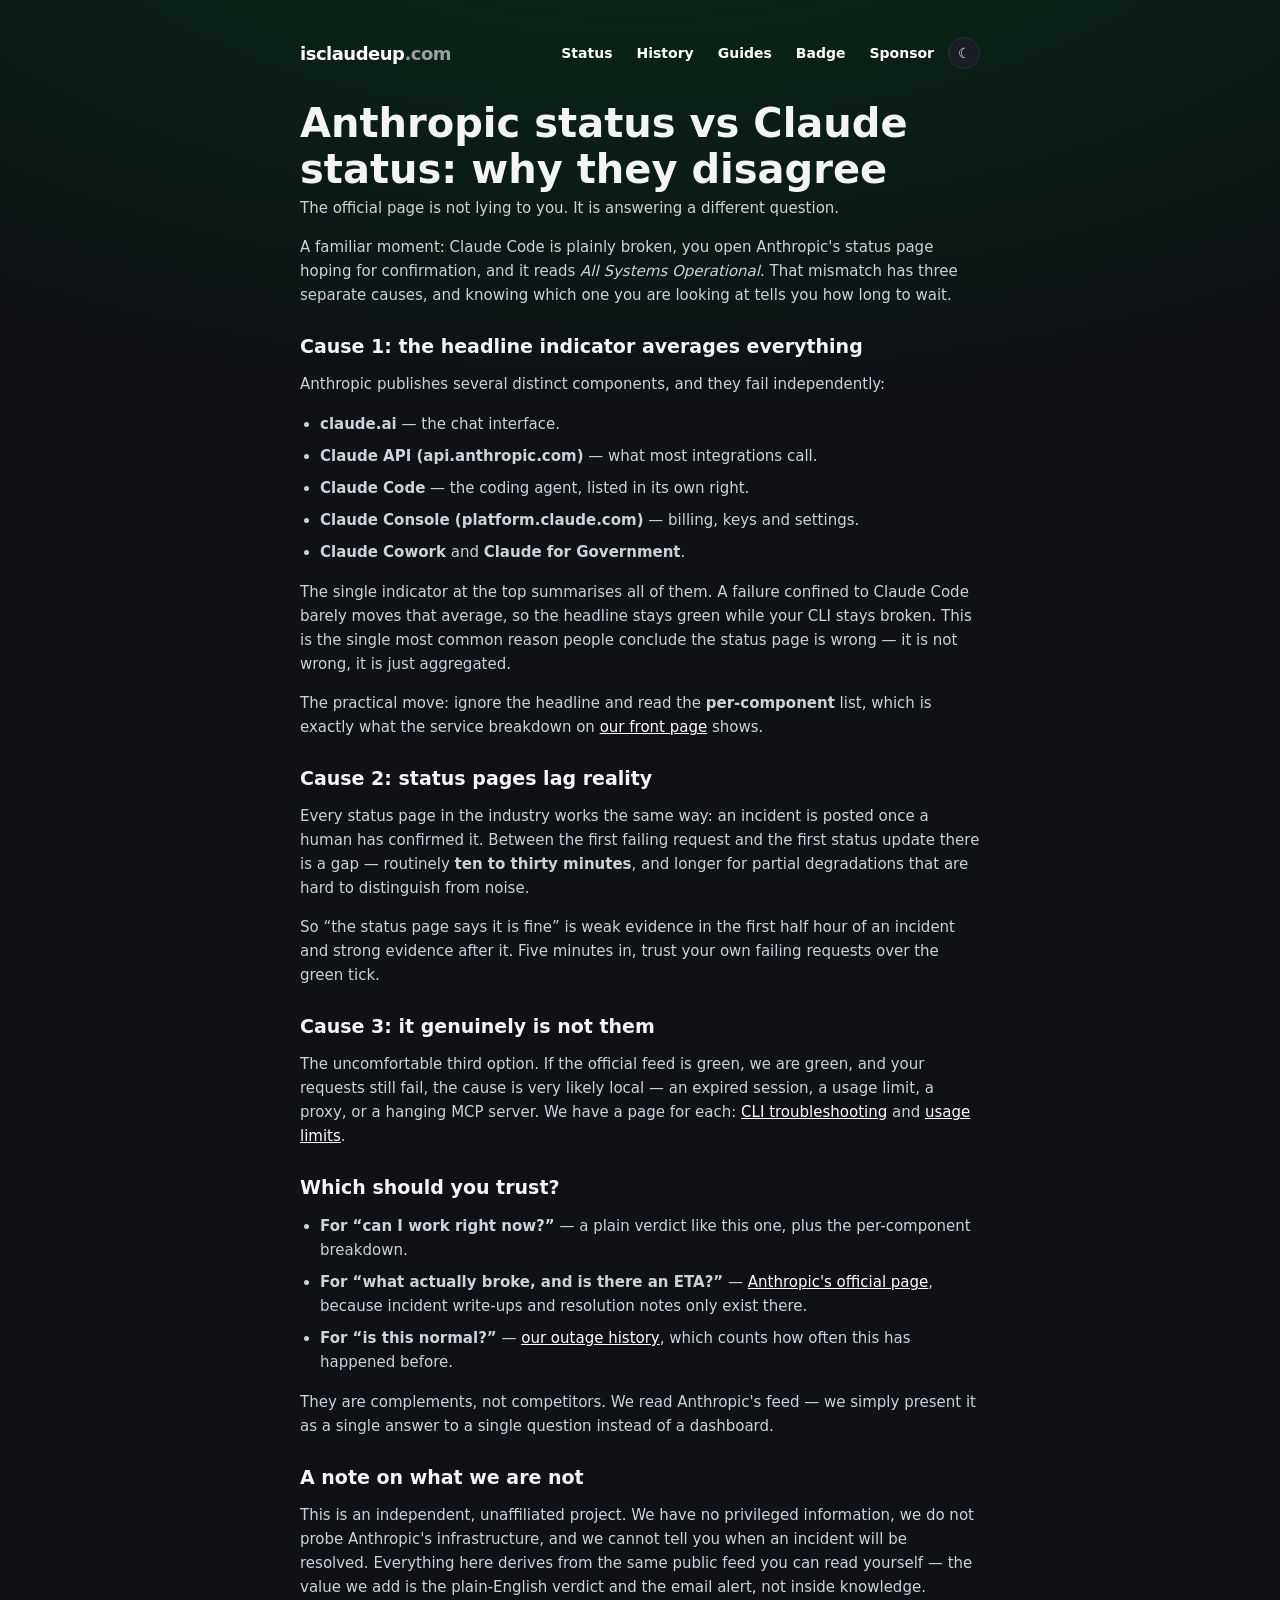
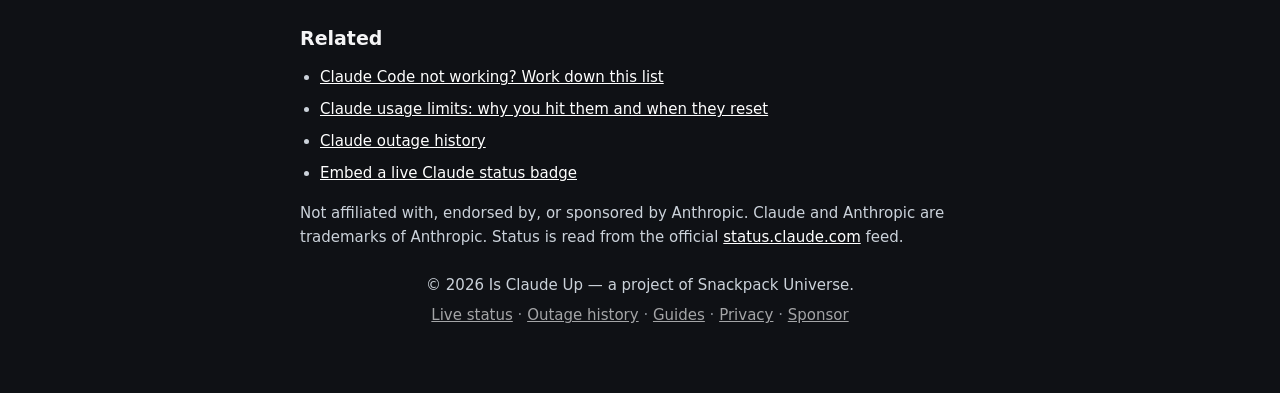
==== anthropic-status-vs-claude-status.html @ ed6951af "Grow past the single page, and surface the badge Mirrors the iscodexup change. This site's own numbe" ====
<!DOCTYPE html>
<html lang="en">
<head>
  <meta charset="UTF-8" />
  <meta name="viewport" content="width=device-width, initial-scale=1.0" />
  <title>Anthropic Status vs Claude Status: Why They Disagree</title>
  <meta name="description" content="Anthropic's status page says all systems operational but Claude Code is clearly broken. Here is why the two disagree, and which one to trust when they do." />
  <meta name="robots" content="all" />
  <link rel="canonical" href="https://isclaudeup.com/anthropic-status-vs-claude-status.html" />
  <link rel="icon" type="image/png" href="assets/favicon.png" />
  <link rel="stylesheet" href="style.css" />

  <meta property="og:title" content="Anthropic Status vs Claude Status: Why They Disagree" />
  <meta property="og:description" content="Why the official status page can say operational while Claude Code is clearly broken." />
  <meta property="og:type" content="article" />
  <meta property="og:url" content="https://isclaudeup.com/anthropic-status-vs-claude-status.html" />
  <meta property="og:image" content="https://isclaudeup.com/assets/og-card.png" />
  <meta name="twitter:card" content="summary_large_image" />

  <script type="application/ld+json">
  {
    "@context": "https://schema.org",
    "@type": "FAQPage",
    "mainEntity": [
      {
        "@type": "Question",
        "name": "Why does Anthropic's status page say all systems operational when Claude Code is down?",
        "acceptedAnswer": {
          "@type": "Answer",
          "text": "Anthropic publishes several separate components — claude.ai, the Claude API, Claude Console, Claude Code and others — and the headline indicator summarises all of them at once. A failure confined to Claude Code can leave the overall indicator green. Status pages are also updated by humans once an incident is confirmed, which lags the first user reports by minutes to half an hour."
        }
      },
      {
        "@type": "Question",
        "name": "Can Claude Code be down while claude.ai works fine?",
        "acceptedAnswer": {
          "@type": "Answer",
          "text": "Yes, and it happens regularly. They are listed as separate components for exactly that reason. The chat interface working is not evidence that the CLI or API is healthy, and vice versa."
        }
      }
    ]
  }
  </script>
<!-- theme:generated -->
<script>
  (function () {
    var d = document.documentElement, t = null;
    try { t = localStorage.getItem("snackpack.theme.v1"); } catch (e) {}
    if (t !== "dark" && t !== "light" && t !== "cream") {
      // Dark for everyone on a first visit, not conditional on the OS: this
      // site is designed dark and that is what it should be judged on.
      t = "dark";
    }
    d.setAttribute("data-theme", t);
    d.setAttribute("data-theme-default", "dark");
  })();
</script>
<script defer src="theme.js"></script>
<!-- /theme:generated -->
</head>
<body data-state="up">
  <main class="wrap legal">
    <header class="topbar">
      <a class="brand" href="/">isclaudeup<span class="dot">.com</span></a>
<!-- nav:generated -->
    <nav aria-label="Primary">
      <ul class="nav-links">
        <li><a href="index.html">Status</a></li>
        <li><a href="history.html">History</a></li>
        <li><a href="guides.html">Guides</a></li>
        <li><a href="badge.html">Badge</a></li>
        <li><a href="sponsor.html">Sponsor</a></li>
      </ul>
    </nav>
<!-- /nav:generated -->
    </header>

    <h1>Anthropic status vs Claude status: why they disagree</h1>
    <p class="legal-updated">The official page is not lying to you. It is answering a different question.</p>

    <p>
      A familiar moment: Claude Code is plainly broken, you open Anthropic's status page hoping
      for confirmation, and it reads <em>All Systems Operational</em>. That mismatch has three
      separate causes, and knowing which one you are looking at tells you how long to wait.
    </p>

    <h2>Cause 1: the headline indicator averages everything</h2>
    <p>
      Anthropic publishes several distinct components, and they fail independently:
    </p>
    <ul>
      <li><strong>claude.ai</strong> &mdash; the chat interface.</li>
      <li><strong>Claude API (api.anthropic.com)</strong> &mdash; what most integrations call.</li>
      <li><strong>Claude Code</strong> &mdash; the coding agent, listed in its own right.</li>
      <li><strong>Claude Console (platform.claude.com)</strong> &mdash; billing, keys and settings.</li>
      <li><strong>Claude Cowork</strong> and <strong>Claude for Government</strong>.</li>
    </ul>
    <p>
      The single indicator at the top summarises all of them. A failure confined to Claude Code
      barely moves that average, so the headline stays green while your CLI stays broken. This is
      the single most common reason people conclude the status page is wrong &mdash; it is not
      wrong, it is just aggregated.
    </p>
    <p>
      The practical move: ignore the headline and read the <strong>per-component</strong> list,
      which is exactly what the service breakdown on <a href="/">our front page</a> shows.
    </p>

    <h2>Cause 2: status pages lag reality</h2>
    <p>
      Every status page in the industry works the same way: an incident is posted once a human has
      confirmed it. Between the first failing request and the first status update there is a gap
      &mdash; routinely <strong>ten to thirty minutes</strong>, and longer for partial
      degradations that are hard to distinguish from noise.
    </p>
    <p>
      So &ldquo;the status page says it is fine&rdquo; is weak evidence in the first half hour of
      an incident and strong evidence after it. Five minutes in, trust your own failing requests
      over the green tick.
    </p>

    <h2>Cause 3: it genuinely is not them</h2>
    <p>
      The uncomfortable third option. If the official feed is green, we are green, and your
      requests still fail, the cause is very likely local &mdash; an expired session, a usage
      limit, a proxy, or a hanging MCP server. We have a page for each:
      <a href="claude-code-not-working.html">CLI troubleshooting</a> and
      <a href="claude-rate-limits.html">usage limits</a>.
    </p>

    <h2>Which should you trust?</h2>
    <ul>
      <li><strong>For &ldquo;can I work right now?&rdquo;</strong> &mdash; a plain verdict like this one, plus the per-component breakdown.</li>
      <li><strong>For &ldquo;what actually broke, and is there an ETA?&rdquo;</strong> &mdash; <a href="https://status.claude.com" target="_blank" rel="noopener">Anthropic's official page</a>, because incident write-ups and resolution notes only exist there.</li>
      <li><strong>For &ldquo;is this normal?&rdquo;</strong> &mdash; <a href="history.html">our outage history</a>, which counts how often this has happened before.</li>
    </ul>
    <p>
      They are complements, not competitors. We read Anthropic's feed &mdash; we simply present it
      as a single answer to a single question instead of a dashboard.
    </p>

    <h2>A note on what we are not</h2>
    <p>
      This is an independent, unaffiliated project. We have no privileged information, we do not
      probe Anthropic's infrastructure, and we cannot tell you when an incident will be resolved.
      Everything here derives from the same public feed you can read yourself &mdash; the value we
      add is the plain-English verdict and the email alert, not inside knowledge.
    </p>

    <h2>Related</h2>
    <ul>
      <li><a href="claude-code-not-working.html">Claude Code not working? Work down this list</a></li>
      <li><a href="claude-rate-limits.html">Claude usage limits: why you hit them and when they reset</a></li>
      <li><a href="history.html">Claude outage history</a></li>
      <li><a href="badge.html">Embed a live Claude status badge</a></li>
    </ul>

    <p class="badge-note">
      Not affiliated with, endorsed by, or sponsored by Anthropic. Claude and Anthropic are
      trademarks of Anthropic. Status is read from the official
      <a href="https://status.claude.com" target="_blank" rel="noopener">status.claude.com</a> feed.
    </p>

    <footer class="foot">
      <p class="foot-main">&copy; 2026 Is Claude Up &mdash; a project of Snackpack Universe.</p>
      <p class="foot-legal">
        <a href="/">Live status</a> &middot; <a href="history.html">Outage history</a> &middot;
        <a href="guides.html">Guides</a> &middot;
        <a href="privacy.html">Privacy</a> &middot; <a href="sponsor.html">Sponsor</a>
      </p>
    </footer>
  </main>

<!-- Cloudflare Web Analytics -->
<script defer src="https://static.cloudflareinsights.com/beacon.min.js"
        data-cf-beacon='{"token": "5e067ff5a134468eba0a5da3f6006a71"}'></script>
<!-- End Cloudflare Web Analytics -->
</body>
</html>
---- style.css ----
:root {
  --bg: #0f1115;
  --fg: #f4f4f5;
  --muted: #9aa0a6;
  --card: #1a1d24;
  --up: #16a34a;
  --up-soft: #052e16;
  --down: #dc2626;
  --down-soft: #3f0d0d;
  --warn: #d97706;
  --warn-soft: #3a2606;
  --radius: 18px;
  --fg-soft: #cbd2da;
  --line: #24272f;
  --line-strong: #2c2f37;
  --line-strongest: rgba(255, 255, 255, .34);
  --overlay: rgba(255, 255, 255, .06);
  --on-bright: #0f1115;
}

/* ---------------------------------------------------------------------------
   Themes
   ---------------------------------------------------------------------------
   dark (default) → light → cream, cycled by theme.js and set on <html> before
   first paint by an inline snippet in each page's <head>.

   This page tints toward the verdict (see body[data-state] below), so the
   "-soft" colours are not decoration — they ARE the page background during an
   outage. Each theme therefore needs its own tint that stays readable: deep
   near-blacks on dark, pale washes on the two light themes.

   --on-bright is text that sits on a saturated badge (the green/red pills), so
   it stays dark in every theme; the badge colour underneath does not change.
--------------------------------------------------------------------------- */

:root[data-theme="dark"] {
  --bg: #0f1115;
  --fg: #f4f4f5;
  --muted: #9aa0a6;
  --card: #1a1d24;
  --fg-soft: #cbd2da;
  --line: #24272f;
  --line-strong: #2c2f37;
  --line-strongest: rgba(255, 255, 255, .34);
  --overlay: rgba(255, 255, 255, .06);
  --on-bright: #0f1115;
  --up: #16a34a;  --up-soft: #052e16;
  --down: #dc2626; --down-soft: #3f0d0d;
  --warn: #d97706; --warn-soft: #3a2606;
}

:root[data-theme="light"] {
  --bg: #f4f8fd;
  --fg: #16202c;
  --muted: #5b6b7c;
  --card: #ffffff;
  --fg-soft: #445468;
  --line: rgba(22, 32, 44, .12);
  --line-strong: rgba(22, 32, 44, .2);
  --line-strongest: rgba(22, 32, 44, .38);
  --overlay: rgba(22, 32, 44, .05);
  --on-bright: #ffffff;
  --up: #15803d;  --up-soft: #d8f3e0;
  --down: #b91c1c; --down-soft: #fbdcdc;
  --warn: #b45309; --warn-soft: #fbeccd;
}

:root[data-theme="cream"] {
  --bg: #f6efe4;
  --fg: #201713;
  --muted: #6a5b52;
  --card: #fffdf8;
  --fg-soft: #4c4039;
  --line: rgba(32, 23, 19, .12);
  --line-strong: rgba(32, 23, 19, .2);
  --line-strongest: rgba(32, 23, 19, .38);
  --overlay: rgba(32, 23, 19, .05);
  --on-bright: #fffdf8;
  --up: #1f8f77;  --up-soft: #ddefe9;
  --down: #c0392b; --down-soft: #f8e2dd;
  --warn: #b9481e; --warn-soft: #f7e6d5;
}

/* ---------- Top nav ----------------------------------------------------- */
/* The site had no nav: history, badge and sponsor were reachable only from body
   copy and the footer, which is why the outage-history page -- the one piece of
   evergreen, indexable content here -- was effectively unlinked. */

.topbar {
  display: flex;
  align-items: center;
  justify-content: space-between;
  gap: 12px;
  flex-wrap: wrap;
}

/* margin-left:auto rather than relying on the topbar's space-between: when the
   header wraps on a narrow screen the nav becomes its own flex line, and
   space-between then puts a lone item at flex-start. An auto margin keeps it
   on the right in both states, so it does not jump sides at the wrap point. */
.topbar nav { margin-left: auto; }

.nav-links {
  display: flex;
  align-items: center;
  justify-content: flex-end;
  gap: 4px;
  margin: 0;
  padding: 0;
  list-style: none;
  flex-wrap: wrap;
}

.nav-links a {
  display: inline-block;
  padding: 6px 10px;
  border-radius: 999px;
  color: var(--muted);
  text-decoration: none;
  font-size: 14px;
  font-weight: 600;
}

.nav-links a:hover { color: var(--fg); background: var(--overlay); }
.nav-links a[aria-current="page"] { color: var(--fg); background: var(--overlay); }
.nav-links a:focus-visible { outline: 2px solid var(--fg); outline-offset: 2px; }

/* ---------- Theme toggle ------------------------------------------------ */

.theme-toggle {
  display: inline-grid;
  place-items: center;
  width: 32px;
  height: 32px;
  padding: 0;
  border: 1px solid var(--line-strong);
  border-radius: 50%;
  background: var(--card);
  color: var(--fg);
  font-size: 14px;
  line-height: 1;
  cursor: pointer;
  transition: transform .12s ease, border-color .12s ease;
}

.theme-toggle:hover { border-color: var(--line-strongest); transform: rotate(-12deg); }
.theme-toggle:focus-visible { outline: 2px solid var(--fg); outline-offset: 2px; }

.nav-theme-item { display: flex; align-items: center; margin-left: 2px; }

.theme-toggle--floating {
  position: fixed;
  top: 14px;
  right: 14px;
  z-index: 60;
  box-shadow: 0 2px 10px rgba(0, 0, 0, .25);
}

@media (prefers-reduced-motion: reduce) {
  .theme-toggle { transition: none; }
  .theme-toggle:hover { transform: none; }
}


* { box-sizing: border-box; }

html, body {
  margin: 0;
  padding: 0;
  background: var(--bg);
  color: var(--fg);
  font-family: system-ui, -apple-system, "Segoe UI", Roboto, Helvetica, Arial, sans-serif;
  -webkit-font-smoothing: antialiased;
}

/* The whole page tints toward the verdict */
body[data-state="up"]   { background: radial-gradient(1200px 600px at 50% -10%, var(--up-soft), var(--bg)); }
body[data-state="down"] { background: radial-gradient(1200px 600px at 50% -10%, var(--down-soft), var(--bg)); }
body[data-state="degraded"] { background: radial-gradient(1200px 600px at 50% -10%, var(--warn-soft), var(--bg)); }

.wrap {
  max-width: 720px;
  margin: 0 auto;
  padding: 20px 20px 60px;
}

.topbar { padding: 8px 0 4px; }
.brand { font-weight: 800; letter-spacing: -0.5px; font-size: 18px; }
.brand .dot { color: var(--muted); font-weight: 600; }

/* ---------- THE BIG TV ---------- */
.tv {
  text-align: center;
  padding: 28px 16px 24px;
}

.question {
  font-size: clamp(16px, 4vw, 20px);
  color: var(--muted);
  margin: 8px 0 0;
}

.verdict {
  font-size: clamp(72px, 22vw, 160px);
  line-height: 0.95;
  margin: 4px 0 8px;
  font-weight: 900;
  letter-spacing: -3px;
}
body[data-state="up"]   .verdict { color: var(--up); }
body[data-state="down"] .verdict { color: var(--down); }
body[data-state="degraded"] .verdict { color: var(--warn); }

.subline {
  font-size: clamp(15px, 3.5vw, 19px);
  color: var(--fg);
  margin: 0 auto 20px;
  max-width: 480px;
}

/* ---------- MASCOT ---------- */
.mascot { line-height: 0; }
.mascot img {
  display: block;
  margin: 0 auto;
  width: clamp(160px, 42vw, 240px);
  height: auto;
  filter: drop-shadow(0 14px 30px rgba(0, 0, 0, .55));
  transition: filter .3s;
}
body[data-state="up"] .mascot img { filter: drop-shadow(0 0 26px rgba(34, 197, 94, .45)); }
body[data-state="degraded"] .mascot img { filter: drop-shadow(0 0 26px rgba(217, 119, 6, .45)); }
body[data-state="down"] .mascot img {
  filter: drop-shadow(0 0 26px rgba(220, 38, 38, .5));
  animation: glitch 0.9s infinite steps(2);
}

@keyframes glitch {
  0%   { transform: translate(0, 0); }
  25%  { transform: translate(-2px, 1px); }
  50%  { transform: translate(2px, -1px); }
  75%  { transform: translate(-1px, -1px); }
  100% { transform: translate(0, 0); }
}

/* ---------- SMASH BUTTON ---------- */
.smash {
  appearance: none;
  border: none;
  background: none;
  cursor: pointer;
  padding: 4px;
  display: inline-flex;
  flex-direction: column;
  align-items: center;
  gap: 6px;
  transition: transform .05s ease, filter .1s ease;
  user-select: none;
  -webkit-tap-highlight-color: transparent;
}
.smash img {
  width: clamp(110px, 30vw, 150px);
  height: auto;
  filter: drop-shadow(0 6px 14px rgba(0,0,0,.5));
  pointer-events: none;
}
.smash:hover { filter: brightness(1.08); }
.smash:active { transform: translateY(4px) scale(.95); }
/* lit glow that matches the active button color */
body[data-state="up"]   .smash img { filter: drop-shadow(0 0 18px rgba(132, 204, 22, .65)); }
body[data-state="down"] .smash img { filter: drop-shadow(0 0 18px rgba(220, 38, 38, .65)); }
.smash-label {
  font-size: 16px;
  font-weight: 800;
  letter-spacing: .5px;
  color: var(--fg);
  text-transform: uppercase;
}
.smash.pop { animation: pop .25s ease; }
@keyframes pop { 50% { transform: scale(1.08); } }

.quote {
  min-height: 1.4em;
  margin: 16px auto 6px;
  max-width: 460px;
  font-style: italic;
  color: var(--fg);
  opacity: 0;
  transition: opacity .2s;
}
.quote.show { opacity: 1; }

.counter { color: var(--muted); font-size: 14px; margin-top: 18px; }

/* ---------- SHARE + SISTER SITE ---------- */
/* Deliberately quiet: the smash button is the hero, this sits under it. */
.share {
  display: inline-flex;
  align-items: center;
  gap: 8px;
  margin: 18px auto 0;
  padding: 9px 16px;
  font: inherit;
  font-size: 14px;
  font-weight: 700;
  color: var(--muted);
  background: transparent;
  border: 1px solid var(--line-strong);
  border-radius: 999px;
  cursor: pointer;
  transition: color .15s ease, border-color .15s ease, background .15s ease;
}
.share:hover,
.share:focus-visible {
  color: var(--fg);
  border-color: var(--line-strongest);
  background: var(--overlay);
}
.share .share-icon { font-size: 15px; line-height: 1; }
/* Nudge toward the verdict colour during an incident — that's when sharing matters. */
body[data-state="down"] .share { border-color: rgba(220, 38, 38, .45); color: var(--fg); }
body[data-state="degraded"] .share { border-color: rgba(217, 119, 6, .45); }

.sister {
  margin: 14px auto 0;
  font-size: 13px;
  color: var(--muted);
}
.sister a { color: var(--muted); text-decoration: underline; text-underline-offset: 2px; }
.sister a:hover, .sister a:focus-visible { color: var(--fg); }

/* ---------- SPLIT-FLAP ODOMETER ---------- */
.odometer {
  display: inline-flex;
  gap: 2px;
  vertical-align: middle;
  perspective: 240px;
}
.odometer .cell {
  display: inline-block;
  min-width: 0.72em;
  text-align: center;
  font-weight: 800;
  font-size: 18px;
  font-variant-numeric: tabular-nums;
  color: var(--fg);
  background: #000;
  border-radius: 4px;
  padding: 3px 2px;
  margin: 0 1px;
  box-shadow: inset 0 0 0 1px var(--line-strong), 0 1px 2px rgba(0,0,0,.6);
  /* faux split-flap seam */
  background-image: linear-gradient(transparent 49%, rgba(0,0,0,.55) 49%, rgba(0,0,0,.55) 51%, transparent 51%);
  backface-visibility: hidden;
}
.odometer .comma {
  background: none;
  box-shadow: none;
  color: var(--muted);
  min-width: 0.28em;
  padding: 3px 0;
}
.odometer .cell.flipping { animation: flap .26s ease-in-out; }
@keyframes flap {
  0%   { transform: rotateX(0deg); }
  50%  { transform: rotateX(88deg); }
  100% { transform: rotateX(0deg); }
}

/* ---------- SECTIONS ---------- */
.signup, .components {
  background: var(--card);
  border-radius: var(--radius);
  padding: 24px;
  margin: 22px 0;
}
.signup { text-align: center; }
.signup h2, .components h2 { margin: 0 0 6px; font-size: 20px; }
.signup p { color: var(--muted); margin: 0 0 16px; }

.finehint { font-size: 12px; color: var(--muted); margin-top: 10px; }

/* ---------- BREVO FORM (dark-theme overrides) ---------- */
.signup .sib-form { padding: 0; background: transparent !important; }
.signup .sib-form-container { max-width: 440px; margin: 0 auto; }
.signup #sib-container {
  background: transparent !important;
  border: none !important;
  padding: 0 !important;
  max-width: none !important;
}
/* email field + button on one row, wrapping on mobile */
.signup #sib-form {
  display: flex;
  flex-wrap: wrap;
  gap: 8px;
  justify-content: center;
  align-items: flex-start;
}
.signup .sib-input { flex: 1 1 220px; padding: 0 !important; margin: 0 !important; }
.signup .form__entry, .signup .entry_block, .signup .form__label-row { margin: 0 !important; padding: 0 !important; }
.signup .sib-form .input,
.signup #sib-form input.input {
  box-sizing: border-box !important;
  width: 100%;
  height: 48px !important;
  padding: 0 14px !important;
  border-radius: 10px !important;
  border: 1px solid var(--line-strong) !important;
  background: var(--bg) !important;
  color: var(--fg) !important;
  font-size: 15px !important;
  font-family: inherit !important;
  box-shadow: none !important;
}
.signup .sib-form .input::placeholder { color: var(--muted) !important; }
.signup .sib-form-block { padding: 0 !important; }
.signup .sib-form-block__button {
  box-sizing: border-box !important;
  height: 48px !important;
  padding: 0 22px !important;
  border: none !important;
  border-radius: 10px !important;
  cursor: pointer;
  background: #84cc16 !important;
  color: var(--on-bright) !important;
  font-weight: 800 !important;
  font-size: 15px !important;
  font-family: inherit !important;
  white-space: nowrap;
  transition: filter .12s ease;
}
.signup .sib-form-block__button:hover { filter: brightness(1.08); }
/* GDPR consent row — full width, sits on its own line below email+button */
.signup .sib-optin { flex-basis: 100%; padding: 0 !important; margin: 4px 0 0 !important; }
.signup .entry_mcq { margin: 0 !important; padding: 0 !important; }
.signup .consent-label {
  display: flex; align-items: flex-start; gap: 8px;
  text-align: left; cursor: pointer;
}
.signup .consent-label input[type="checkbox"] {
  width: 16px; height: 16px; margin: 1px 0 0; flex: 0 0 auto;
  accent-color: #84cc16; cursor: pointer;
}
.signup .consent-text { font-size: 12px; color: var(--muted); line-height: 1.45; }
.signup .consent-text a { color: #84cc16; }
/* field-level error text */
.signup .entry__error {
  flex-basis: 100%;
  margin-top: 6px !important;
  padding: 8px 10px !important;
  font-family: inherit !important;
  font-size: 13px !important;
}
/* success / error notification panels */
.signup .sib-form-message-panel {
  max-width: 440px !important;
  margin: 0 auto 14px !important;
  border-radius: 10px !important;
  font-family: inherit !important;
  font-size: 14px !important;
}

/* component list */
#components { list-style: none; margin: 0; padding: 0; }
#components li {
  display: flex; justify-content: space-between; align-items: center;
  padding: 12px 4px; border-bottom: 1px solid var(--line); font-size: 15px;
}
#components li:last-child { border-bottom: none; }
.pill { font-size: 12px; font-weight: 700; padding: 4px 10px; border-radius: 999px; text-transform: capitalize; }
.pill.operational { background: var(--up-soft); color: #4ade80; }
.pill.degraded_performance, .pill.partial_outage { background: var(--warn-soft); color: #fbbf24; }
.pill.major_outage { background: var(--down-soft); color: #f87171; }

/* ---------- LEGAL / CONTENT PAGES ---------- */
.brand { text-decoration: none; color: var(--fg); }
.legal { max-width: 720px; }
.legal h1 { font-size: clamp(28px, 7vw, 40px); margin: 18px 0 4px; }
.legal h2 { font-size: 19px; margin: 28px 0 6px; }
.legal p, .legal li { color: var(--fg-soft); line-height: 1.6; font-size: 15px; }
.legal ul { padding-left: 20px; }
.legal li { margin: 8px 0; }
.legal a { color: #fff; }
.legal-updated { color: var(--muted); font-size: 13px; margin-top: 0; }

/* ---------- CONTEXTUAL BACKUP TOOLS (outage only) ---------- */
.alternatives {
  display: none; /* hidden when Claude is up — keeps the calm view clean */
  background: var(--card);
  border: 1px solid var(--warn);
  border-radius: var(--radius);
  padding: 24px;
  margin: 22px 0;
  text-align: center;
}
body[data-state="down"] .alternatives,
body[data-state="degraded"] .alternatives { display: block; }
.alternatives h2 { margin: 0 0 6px; font-size: 20px; }
.alternatives > p { color: var(--muted); margin: 0 auto; max-width: 440px; }
.alt-list {
  list-style: none;
  margin: 16px auto 0;
  padding: 0;
  display: grid;
  gap: 8px;
  max-width: 440px;
}
.alt-list li {
  display: flex;
  justify-content: space-between;
  align-items: center;
  gap: 12px;
  padding: 12px 14px;
  background: var(--bg);
  border-radius: 10px;
}
.alt-list a { color: var(--fg); font-weight: 700; text-decoration: none; }
.alt-list a:hover { text-decoration: underline; }
.alt-list span { color: var(--muted); font-size: 13px; }
.alt-disclaimer { color: var(--muted); font-size: 12px; margin-top: 14px; }

/* ---------- WAITING ROOM (outage only) ---------- */
/* Same outage gating as .alternatives, but visually quieter: this is a nice-to-have
   for a blocked reader, not a substitute tool, so it must not out-shout the
   backup-tools slot above it. */
.waiting-room {
  display: none;
  margin: 22px auto 0;
  max-width: 440px;
  text-align: center;
}
body[data-state="down"] .waiting-room,
body[data-state="degraded"] .waiting-room { display: block; }
.waiting-room h2 { margin: 0 0 4px; font-size: 16px; color: var(--muted); font-weight: 700; }
.waiting-room > p { color: var(--muted); font-size: 13px; margin: 0 auto 12px; }
.waiting-room .alt-list { margin-top: 0; }
.waiting-room .alt-disclaimer a { color: var(--muted); }

/* ---------- COMPANION TOOLS (always visible — pairs WITH Claude, not a substitute) ---------- */
/* Deliberately separate from .alternatives: these are not outage fallbacks, so they
   show in the calm "up" view too. Kept quieter than .alternatives so the backup-tools
   slot stays the credible centrepiece. */
.companions {
  margin: 28px auto 0;
  max-width: 440px;
  text-align: center;
}
.companions h2 { margin: 0 0 4px; font-size: 16px; color: var(--muted); font-weight: 700; }
.companions > p { color: var(--muted); font-size: 13px; margin: 0 auto 12px; }
/* reuses .alt-list markup for consistent row styling */
.companions .alt-list { margin-top: 0; }

/* ---------- FAQ ---------- */
.faq {
  background: var(--card);
  border-radius: var(--radius);
  padding: 24px;
  margin: 22px 0;
}
.faq h2 { margin: 0 0 8px; font-size: 20px; }
.faq details { border-bottom: 1px solid var(--line); padding: 14px 0; }
.faq details:last-child { border-bottom: none; padding-bottom: 0; }
.faq summary {
  cursor: pointer;
  font-weight: 700;
  font-size: 15px;
  list-style: none;
  display: flex;
  justify-content: space-between;
  align-items: center;
  gap: 12px;
}
.faq summary::-webkit-details-marker { display: none; }
.faq summary::after { content: "+"; color: var(--muted); font-weight: 700; font-size: 18px; }
.faq details[open] summary::after { content: "–"; }
.faq details p { color: var(--muted); font-size: 14px; line-height: 1.55; margin: 10px 0 2px; }

/* ---------- SUPPORT / DONATE ---------- */
.support-card {
  background: var(--card);
  border-radius: var(--radius);
  padding: 24px;
  margin: 22px 0;
  text-align: center;
}
.donate {
  display: inline-flex;
  flex-direction: column;
  align-items: center;
  gap: 10px;
  text-decoration: none;
  transition: transform .08s ease, filter .15s ease;
}
.donate img {
  width: clamp(130px, 34vw, 170px);
  height: auto;
  filter: drop-shadow(0 8px 22px rgba(0, 0, 0, .5));
}
.donate:hover { transform: translateY(-3px); }
.donate:hover img { filter: drop-shadow(0 0 22px rgba(132, 204, 22, .5)); }
.donate-btn {
  background: #84cc16;
  color: var(--on-bright);
  font-weight: 800;
  font-size: 16px;
  padding: 12px 26px;
  border-radius: 999px;
  box-shadow: 0 4px 0 #4d7c0f, 0 8px 18px rgba(0,0,0,.4);
}
.donate:active .donate-btn { transform: translateY(2px); box-shadow: 0 2px 0 #4d7c0f; }
.support-copy {
  color: var(--muted);
  font-size: 14px;
  max-width: 420px;
  margin: 16px auto 0;
}

/* ---------- OUTAGE HISTORY PAGE (history.html) ---------- */
/* The history page reuses the shell but is a reading page, not a verdict page:
   left-aligned, narrower measure, no radial verdict tint. */
.page-history { background: var(--bg) !important; }
.page-history .wrap { max-width: 780px; }

.crumbs { font-size: 13px; color: var(--muted); margin: 18px 0 0; }
.crumbs a { color: var(--muted); }
.crumbs a:hover, .crumbs a:focus-visible { color: var(--fg); }

.history-intro h1 { font-size: clamp(28px, 7vw, 42px); margin: 10px 0 8px; line-height: 1.1; }
.history-lede { color: var(--fg-soft); line-height: 1.6; font-size: 16px; margin: 0 0 10px; max-width: 640px; }
.history-lede a { color: var(--fg); }
.history-scope { color: var(--muted); font-size: 13px; margin: 0 0 14px; }
.history-cta { font-size: 14px; margin: 0 0 8px; }
.history-cta a { color: var(--fg); font-weight: 700; }

/* Summary tiles: four numbers that answer "how often / how long" at a glance. */
.stat-grid {
  list-style: none;
  padding: 0;
  margin: 18px 0 6px;
  display: grid;
  grid-template-columns: repeat(auto-fit, minmax(150px, 1fr));
  gap: 10px;
}
.stat-grid li {
  background: var(--card);
  border: 1px solid var(--line);
  border-radius: 12px;
  padding: 14px 16px;
  display: flex;
  flex-direction: column;
  gap: 2px;
}
.stat-value { font-size: 26px; font-weight: 800; color: var(--fg); font-variant-numeric: tabular-nums; }
.stat-label { font-size: 13px; color: var(--fg-soft); }
.stat-hint { font-size: 12px; color: var(--muted); }

.history-coverage { color: var(--muted); font-size: 12.5px; line-height: 1.5; margin: 10px 0 0; max-width: 640px; }

.history-list { margin-top: 30px; }
.history-list h2 { font-size: 20px; margin: 0 0 6px; }
.incident-month {
  font-size: 13px;
  text-transform: uppercase;
  letter-spacing: .8px;
  color: var(--muted);
  margin: 22px 0 8px;
  padding-bottom: 6px;
  border-bottom: 1px solid var(--line);
}

.incident {
  padding: 12px 0;
  border-bottom: 1px solid var(--line);
}
.incident-head { display: flex; align-items: center; gap: 10px; flex-wrap: wrap; }
.incident-name { font-size: 15px; font-weight: 700; margin: 0; color: var(--fg); line-height: 1.4; }
.incident-meta { font-size: 13px; color: var(--muted); margin: 5px 0 0; }
.incident-link { font-size: 12px; color: var(--muted); display: inline-block; margin-top: 6px; }
.incident-link:hover, .incident-link:focus-visible { color: var(--fg); }

/* Statuspage `impact` values, distinct from the component-status pills above. */
.pill.impact-critical { background: var(--down-soft); color: #f87171; }
.pill.impact-major { background: var(--down-soft); color: #f87171; }
.pill.impact-minor { background: var(--warn-soft); color: #fbbf24; }
.pill.impact-maintenance,
.pill.impact-none { background: var(--overlay); color: var(--muted); }

.history-empty { color: var(--muted); font-size: 14px; margin: 14px 0; }
.page-history .faq { margin-top: 34px; }

/* ---------- FOOTER ---------- */
.foot { color: var(--muted); font-size: 13px; text-align: center; margin-top: 24px; }
.foot p { margin: 6px 0; }
.foot a { color: var(--fg); }
.foot-main { font-size: 14px; color: var(--fg); }
.foot-network { font-size: 12px; opacity: .78; }
.foot-legal { font-size: 12px; opacity: .65; }

/* ---------------------------------------------------------------------------
   Sponsor rails
   ---------------------------------------------------------------------------
   Two fixed columns pinned to the bottom corners of the viewport. They use the
   dead space either side of the 720px content column, so they never push, wrap
   or overlap anything the reader came for.

   Why fixed-to-bottom rather than sticky-in-a-sidebar: the page has no sidebar
   to stick to, and the verdict at the top is the whole point of the site — a
   rail anchored to the top would compete with it. Bottom corners stay visible
   at any scroll position while reading as chrome, not content.

   Visibility is purely a question of whether there is room, and the breakpoints
   are set from measured clearance rather than arithmetic. The content column is
   720px, so a 136px rail + 16px gutter needs (720/2 + 152) = 512px of half-width
   before it stops touching the text — but a vertical scrollbar eats ~15px of the
   viewport that `min-width` does not know about. At a literal 1024px the rail
   measured 7px ON TOP of the content column. The breakpoints below are therefore
   1100px and 1280px, which leave a real ~30px and ~56px gap once the scrollbar
   is accounted for. Below that the rails are hidden outright rather than shrunk
   — a squeezed ad card over a phone-width layout is exactly the intrusion this
   layout exists to avoid. The footer already carries a Sponsor link.
--------------------------------------------------------------------------- */

.rail {
  position: fixed;
  bottom: 16px;
  z-index: 40;
  display: none;              /* opt in per breakpoint below */
  flex-direction: column;
  gap: 12px;
  width: 136px;
}

.rail--left  { left: 16px; }
.rail--right { right: 16px; }

.rail-card {
  position: relative;
  display: flex;
  align-items: center;
  gap: 9px;
  padding: 10px;
  border: 1px solid #2a2f3a;
  border-radius: 14px;
  background: var(--card);
  color: var(--fg);
  text-decoration: none;
  text-align: left;
  font: inherit;
  cursor: pointer;
  transition: transform .12s ease, border-color .12s ease;
}

.rail-card:hover,
.rail-card:focus-visible {
  transform: translateY(-2px);
  border-color: #3d4452;
}

.rail-card:focus-visible { outline: 2px solid var(--fg); outline-offset: 2px; }

/* The "this space is available" variant. Dashed, so it reads as an offer rather
   than as a real placement someone paid for. */
.rail-card--offer { border-style: dashed; border-color: #39404e; }

.rail-label {
  position: absolute;
  top: 5px;
  right: 9px;
  font-size: 7px;
  letter-spacing: .12em;
  text-transform: uppercase;
  color: var(--muted);
}

.rail-mark {
  flex: 0 0 30px;
  width: 30px;
  height: 30px;
  display: grid;
  place-items: center;
  border-radius: 9px;
  background: #232833;
  font-size: 15px;
  overflow: hidden;
}

.rail-card--offer .rail-mark {
  border-radius: 50%;
  background: var(--warn);
  color: #1a1200;
  font-weight: 800;
}

.rail-mark img { width: 100%; height: 100%; object-fit: contain; }

.rail-copy { min-width: 0; }

.rail-copy strong {
  display: block;
  font-size: 12px;
  line-height: 1.15;
  /* Long sponsor names must not blow the rail out or spill over the card. */
  overflow-wrap: anywhere;
}

/* The blurb is the first thing to go when space is tight — the name and the
   fact that it is clickable carry the placement on their own. */
.rail-copy span {
  display: none;
  margin-top: 3px;
  font-size: 10px;
  line-height: 1.3;
  color: var(--muted);
}

@media (min-width: 1100px) and (min-height: 600px) {
  .rail { display: flex; }
}

@media (min-width: 1280px) and (min-height: 600px) {
  .rail { width: 200px; gap: 14px; }
  .rail-card { padding: 12px; gap: 10px; }
  .rail-copy strong { font-size: 13px; }
  .rail-copy span { display: block; }
}

@media (prefers-reduced-motion: reduce) {
  .rail-card { transition: none; }
  .rail-card:hover, .rail-card:focus-visible { transform: none; }
}
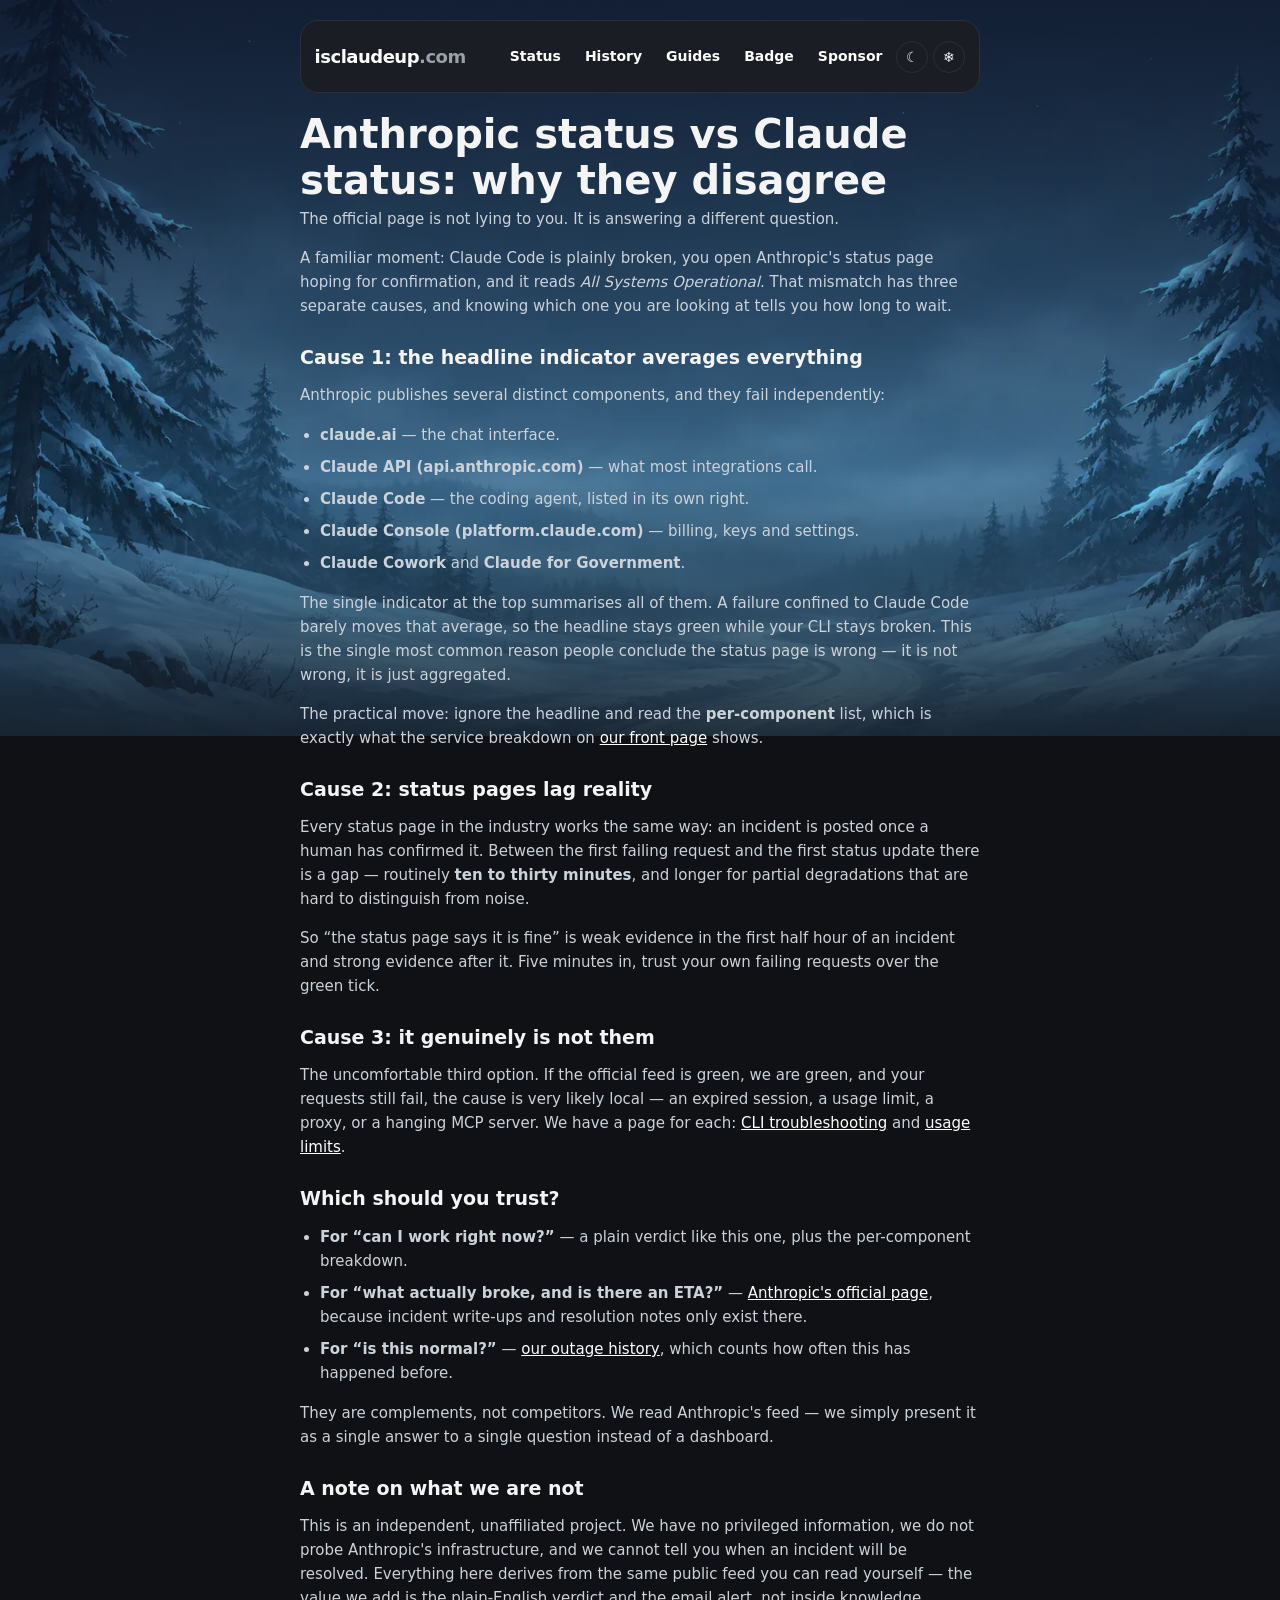
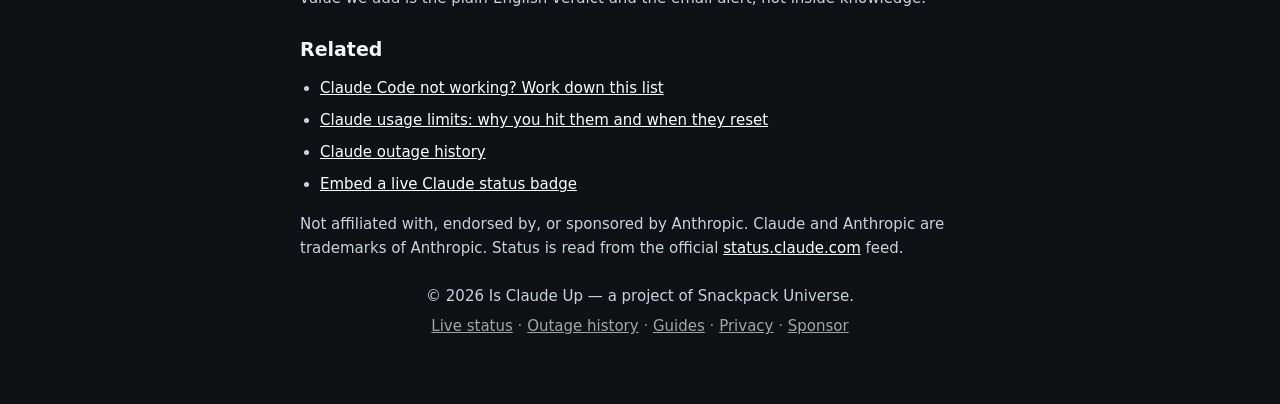
==== commit b42cfa9d: "Add scheduled winter appearance and daily art rotation" ====
--- a/anthropic-status-vs-claude-status.html
+++ b/anthropic-status-vs-claude-status.html
@@ -14,8 +14,9 @@
   <meta property="og:description" content="Why the official status page can say operational while Claude Code is clearly broken." />
   <meta property="og:type" content="article" />
   <meta property="og:url" content="https://isclaudeup.com/anthropic-status-vs-claude-status.html" />
-  <meta property="og:image" content="https://isclaudeup.com/assets/og-card.png" />
+  <meta property="og:image" content="https://isclaudeup.com/assets/og-anthropic-status-vs-claude-status.png" />
   <meta name="twitter:card" content="summary_large_image" />
+  <meta name="twitter:image" content="https://isclaudeup.com/assets/og-anthropic-status-vs-claude-status.png" />
 
   <script type="application/ld+json">
   {
@@ -56,7 +57,10 @@
   })();
 </script>
 <script defer src="theme.js"></script>
+<link rel="stylesheet" href="seasonal-appearance.css">
+<script src="seasonal-appearance.js" data-rotation-offset="3"></script>
 <!-- /theme:generated -->
+
 </head>
 <body data-state="up">
   <main class="wrap legal">
@@ -73,6 +77,7 @@
       </ul>
     </nav>
 <!-- /nav:generated -->
+
     </header>
 
     <h1>Anthropic status vs Claude status: why they disagree</h1>
--- a/style.css
+++ b/style.css
@@ -290,8 +290,6 @@
 }
 .quote.show { opacity: 1; }
 
-.counter { color: var(--muted); font-size: 14px; margin-top: 18px; }
-
 /* ---------- SHARE + SISTER SITE ---------- */
 /* Deliberately quiet: the smash button is the hero, this sits under it. */
 .share {
@@ -329,44 +327,6 @@
 .sister a { color: var(--muted); text-decoration: underline; text-underline-offset: 2px; }
 .sister a:hover, .sister a:focus-visible { color: var(--fg); }
 
-/* ---------- SPLIT-FLAP ODOMETER ---------- */
-.odometer {
-  display: inline-flex;
-  gap: 2px;
-  vertical-align: middle;
-  perspective: 240px;
-}
-.odometer .cell {
-  display: inline-block;
-  min-width: 0.72em;
-  text-align: center;
-  font-weight: 800;
-  font-size: 18px;
-  font-variant-numeric: tabular-nums;
-  color: var(--fg);
-  background: #000;
-  border-radius: 4px;
-  padding: 3px 2px;
-  margin: 0 1px;
-  box-shadow: inset 0 0 0 1px var(--line-strong), 0 1px 2px rgba(0,0,0,.6);
-  /* faux split-flap seam */
-  background-image: linear-gradient(transparent 49%, rgba(0,0,0,.55) 49%, rgba(0,0,0,.55) 51%, transparent 51%);
-  backface-visibility: hidden;
-}
-.odometer .comma {
-  background: none;
-  box-shadow: none;
-  color: var(--muted);
-  min-width: 0.28em;
-  padding: 3px 0;
-}
-.odometer .cell.flipping { animation: flap .26s ease-in-out; }
-@keyframes flap {
-  0%   { transform: rotateX(0deg); }
-  50%  { transform: rotateX(88deg); }
-  100% { transform: rotateX(0deg); }
-}
-
 /* ---------- SECTIONS ---------- */
 .signup, .components {
   background: var(--card);
@@ -527,15 +487,59 @@
 .waiting-room {
   display: none;
   margin: 22px auto 0;
-  max-width: 440px;
+  max-width: 620px;
   text-align: center;
 }
 body[data-state="down"] .waiting-room,
 body[data-state="degraded"] .waiting-room { display: block; }
-.waiting-room h2 { margin: 0 0 4px; font-size: 16px; color: var(--muted); font-weight: 700; }
-.waiting-room > p { color: var(--muted); font-size: 13px; margin: 0 auto 12px; }
-.waiting-room .alt-list { margin-top: 0; }
+.waiting-room > h3 { margin: 18px 0 8px; font-size: 14px; color: var(--muted); font-weight: 700; }
+.waiting-room .alt-list { margin-top: 0; max-width: 440px; }
 .waiting-room .alt-disclaimer a { color: var(--muted); }
+
+.atlas-waiting-card {
+  overflow: hidden;
+  border: 1px solid rgba(132, 204, 22, .34);
+  border-radius: var(--radius);
+  background: linear-gradient(145deg, #0b1730, #07101f);
+  box-shadow: 0 22px 54px rgba(0, 0, 0, .24);
+  text-align: left;
+}
+.atlas-waiting-media { display: block; border-bottom: 1px solid rgba(255, 255, 255, .1); }
+.atlas-waiting-media img { display: block; width: 100%; height: auto; aspect-ratio: 8 / 5; object-fit: cover; }
+.atlas-waiting-copy { padding: 20px; }
+.atlas-waiting-eyebrow {
+  display: inline-block;
+  margin-bottom: 8px;
+  color: #bef264;
+  font-size: 11px;
+  font-weight: 800;
+  letter-spacing: .09em;
+  text-transform: uppercase;
+}
+.atlas-waiting-copy h2 { margin: 0 0 8px; color: #f8fafc; font-size: clamp(22px, 5vw, 30px); line-height: 1.08; }
+.atlas-waiting-copy p { margin: 0; color: #cbd5e1; font-size: 14px; line-height: 1.55; }
+.atlas-waiting-cta {
+  display: inline-flex;
+  align-items: center;
+  gap: 8px;
+  min-height: 44px;
+  margin-top: 16px;
+  padding: 0 16px;
+  border-radius: 999px;
+  background: #bef264;
+  color: #17230c;
+  font-weight: 800;
+  text-decoration: none;
+  transition: transform .15s ease, background .15s ease;
+}
+.atlas-waiting-cta:hover,
+.atlas-waiting-cta:focus-visible { background: #d9f99d; transform: translateY(-1px); }
+.atlas-waiting-copy small { display: block; margin-top: 12px; color: #94a3b8; font-size: 11px; line-height: 1.45; }
+
+@media (max-width: 520px) {
+  .atlas-waiting-copy { padding: 17px; }
+  .atlas-waiting-media img { aspect-ratio: 4 / 3; }
+}
 
 /* ---------- COMPANION TOOLS (always visible — pairs WITH Claude, not a substitute) ---------- */
 /* Deliberately separate from .alternatives: these are not outage fallbacks, so they
@@ -759,14 +763,28 @@
 
 .rail-card:focus-visible { outline: 2px solid var(--fg); outline-offset: 2px; }
 
-/* The "this space is available" variant. Dashed, so it reads as an offer rather
-   than as a real placement someone paid for. */
-.rail-card--offer { border-style: dashed; border-color: #39404e; }
+/* Sponsor placements are solid, elevated tiles. The sales invitation is a
+   flatter dashed card, so nobody can mistake it for an active sponsor. */
+.rail-card:not(.rail-card--offer) {
+  padding-top: 24px;
+  border-color: #3b4658;
+  background: linear-gradient(145deg, var(--card), #171b23);
+  box-shadow: 0 8px 24px rgba(0, 0, 0, .2);
+}
+
+.rail-card--offer {
+  border-style: dashed;
+  border-color: var(--warn);
+  background: transparent;
+  box-shadow: none;
+}
+
+.rail-card--offer .rail-copy strong { color: var(--warn); }
 
 .rail-label {
   position: absolute;
-  top: 5px;
-  right: 9px;
+  top: 7px;
+  left: 12px;
   font-size: 7px;
   letter-spacing: .12em;
   text-transform: uppercase;
@@ -821,6 +839,7 @@
 @media (min-width: 1280px) and (min-height: 600px) {
   .rail { width: 200px; gap: 14px; }
   .rail-card { padding: 12px; gap: 10px; }
+  .rail-card:not(.rail-card--offer) { padding-top: 26px; }
   .rail-copy strong { font-size: 13px; }
   .rail-copy span { display: block; }
 }
@@ -829,3 +848,30 @@
   .rail-card { transition: none; }
   .rail-card:hover, .rail-card:focus-visible { transform: none; }
 }
+
+/* ---------- OUTAGE EMAIL PROMPT (outage only) ---------- */
+/* Same gating as .alternatives and .waiting-room. The signup form itself stays
+   where it is; this is a prompt, not a second form, so the account keeps one
+   list and nobody can sign up to the same thing twice. */
+.outage-capture {
+  display: none;
+  margin: 14px auto 0;
+  max-width: 460px;
+  text-align: center;
+}
+body[data-state="down"] .outage-capture,
+body[data-state="degraded"] .outage-capture { display: block; }
+.outage-capture-link {
+  display: inline-block;
+  padding: 10px 16px;
+  border: 1px solid var(--down);
+  border-radius: 10px;
+  color: var(--fg);
+  font-weight: 700;
+  font-size: 14px;
+  text-decoration: none;
+  line-height: 1.35;
+}
+.outage-capture-link:hover,
+.outage-capture-link:focus-visible { border-color: var(--fg); }
+body[data-state="degraded"] .outage-capture-link { border-color: var(--warn); }
--- a/seasonal-appearance.css
+++ b/seasonal-appearance.css
@@ -0,0 +1,69 @@
+.season-toggle { flex: none; margin-inline-start: 5px; }
+.season-dialog {
+  box-sizing: border-box;
+  width: min(25rem, calc(100% - 2rem));
+  padding: 1.4rem;
+  border: 1px solid var(--season-line, #8e9fac);
+  border-radius: 1rem;
+  color: var(--season-ink, #182a35);
+  background: var(--season-panel, #f5faff);
+  text-align: left;
+}
+.season-dialog::backdrop { background: #091828a6; }
+.season-dialog h2 { margin: 0 0 1rem; color: inherit; font: 750 1.4rem/1.2 system-ui, sans-serif; }
+.season-dialog p { margin: .8rem 0; }
+.season-dialog .season-help { font-size: .88rem; }
+.season-field { display: grid; gap: .25rem; font-weight: 700; }
+.season-dialog select, .season-dialog button {
+  min-height: 2.75rem; padding: .4rem .7rem; border: 1px solid var(--season-line, #8e9fac);
+  border-radius: .5rem; background: var(--season-panel, #f5faff);
+  color: inherit; font: inherit;
+}
+.season-dialog button { cursor: pointer; font-weight: 700; }
+.season-dialog :focus-visible, .season-toggle:focus-visible { outline: 2px solid currentColor; outline-offset: 2px; }
+:root[data-theme="dark"] .season-dialog { --season-panel: #182631; --season-ink: #f2f6ff; --season-line: #91a0b3; }
+
+:root[data-season="winter"] {
+  --winter-landscape: url("assets/winter-alpine.webp");
+  --winter-tint: #b8d7ef;
+}
+:root[data-season="winter"][data-winter-scene="1"] {
+  --winter-landscape: url("assets/winter-aurora.webp");
+  --winter-tint: #c4c2f0;
+}
+:root[data-season="winter"][data-winter-scene="2"] {
+  --winter-landscape: url("assets/winter-pines.webp");
+  --winter-tint: #b2d4de;
+}
+:root[data-season="winter"][data-winter-scene="3"] {
+  --winter-landscape: url("assets/winter-ice.webp");
+  --winter-tint: #b8dfd5;
+}
+:root[data-season="winter"] body {
+  --winter-veil: #f0f6fbe8;
+  background-image: linear-gradient(180deg, var(--winter-veil), transparent 30rem, var(--bg) 51rem),
+    var(--winter-landscape);
+  background-size: 100% 51rem, max(100%, 76rem) 46rem;
+  background-repeat: no-repeat;
+  background-position: top center;
+}
+:root[data-season="winter"][data-theme="dark"] body { --winter-veil: #0d1427c4; }
+:root[data-season="winter"] .topbar,
+:root[data-season="winter"] .wrap > .history-intro,
+:root[data-season="winter"] .wrap > .legal,
+:root[data-season="winter"] .wrap > .faq,
+:root[data-season="winter"] .tv {
+  background: var(--card);
+  border: 1px solid var(--line-strong);
+  border-radius: var(--radius);
+}
+:root[data-season="winter"] .topbar { padding: .65rem .85rem; }
+:root[data-season="winter"] .tv {
+  margin-top: .75rem;
+  box-shadow: 0 0 0 2px color-mix(in srgb, var(--winter-tint) 38%, transparent);
+}
+:root[data-season="winter"] .wrap > .history-intro,
+:root[data-season="winter"] .wrap > .legal { margin-top: .8rem; padding: 1rem; }
+
+.waiting-room .alt-list .winter-break { display: none; }
+:root[data-season="winter"] .waiting-room .alt-list .winter-break { display: list-item; }
